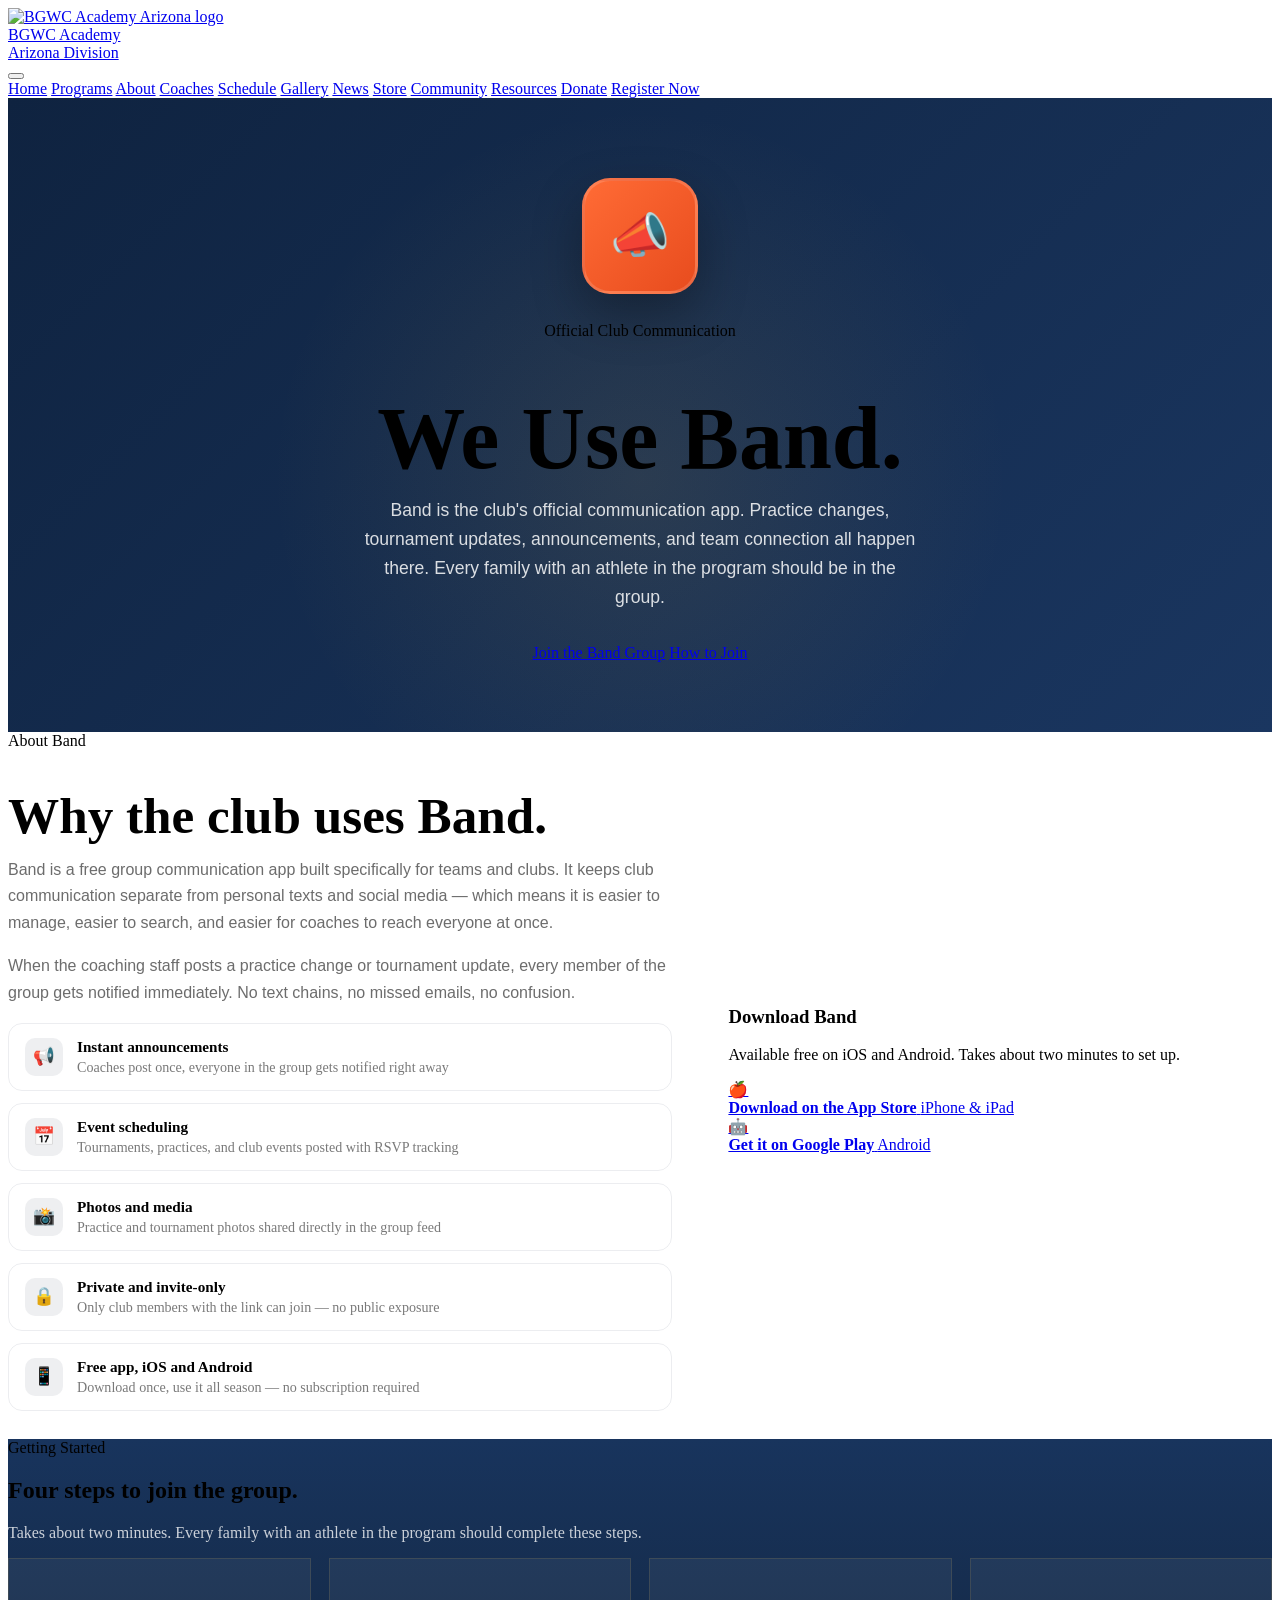
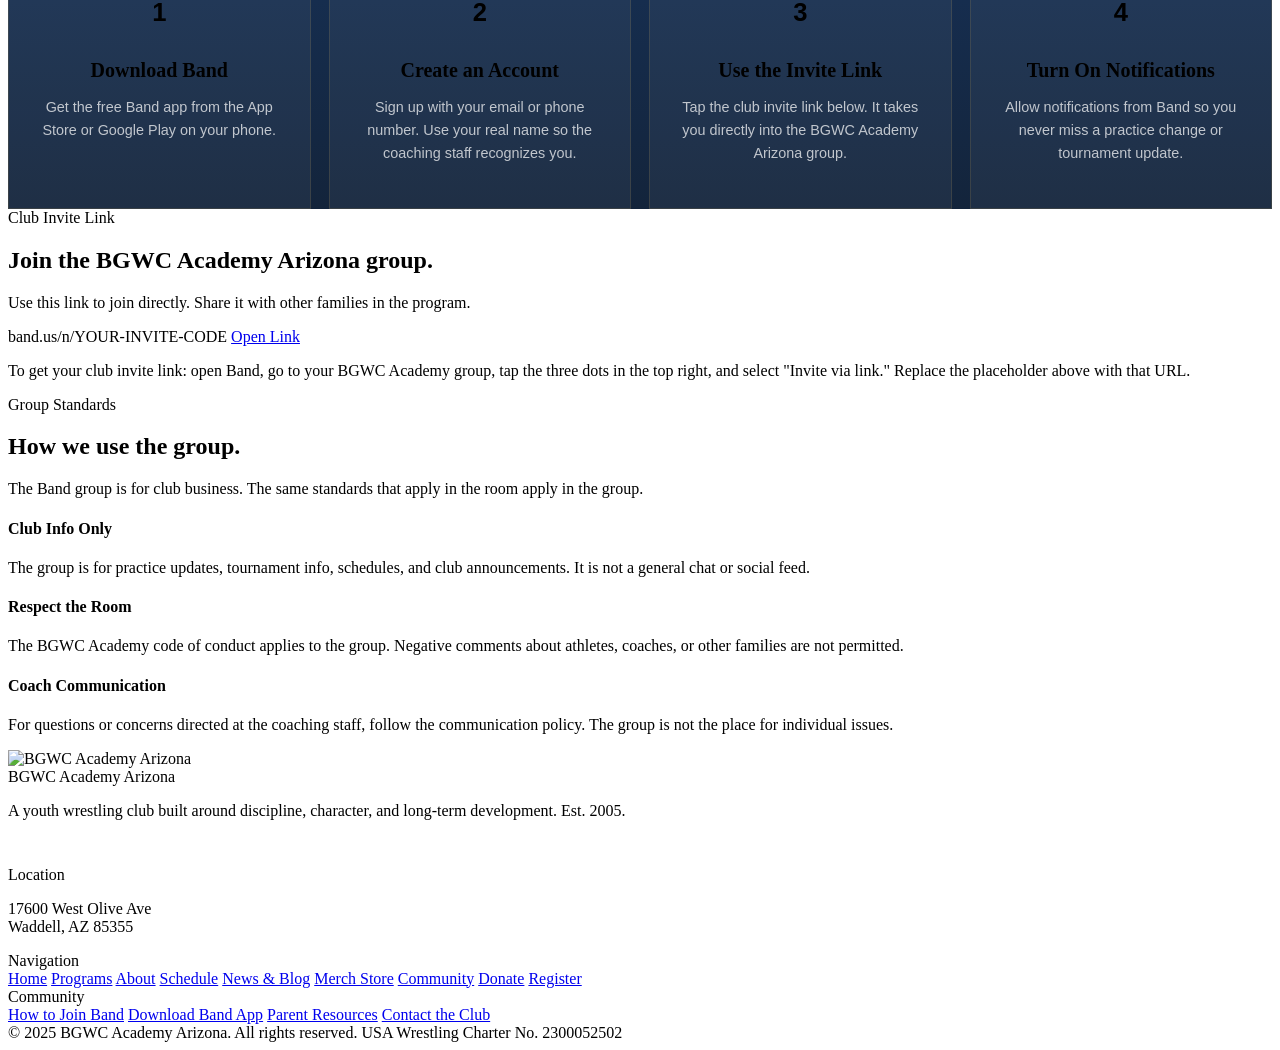
==== community/index.html @ 66ed0972 "Update logos and registration form" ====
<!DOCTYPE html>
<html lang="en">
<head>
  <meta charset="UTF-8" />
  <meta name="viewport" content="width=device-width, initial-scale=1.0" />
  <title>Community — BGWC Academy Arizona</title>
  <meta name="description" content="Join the BGWC Academy Arizona community on Band — the club's official communication app for schedules, updates, and team connection." />
  <link rel="icon" type="image/png" href="../assets/BGWC_Academy_Logo_Transparent.png" />
  <link rel="stylesheet" href="../assets/site.css" />
  <style>
    /* ── Band hero ── */
    .band-hero {
      background: linear-gradient(135deg, #0F2340 0%, #1a3660 100%);
      color: var(--white);
      padding: 80px 0 70px;
      position: relative;
      overflow: hidden;
      text-align: center;
    }
    .band-hero::before {
      content: "";
      position: absolute;
      inset: 0;
      background: radial-gradient(circle at 50% 60%, rgba(201,164,74,0.12), transparent 50%);
    }
    .band-hero::after {
      content: "";
      position: absolute;
      bottom: 0; left: 0; right: 0;
      height: 4px;
      background: linear-gradient(90deg, transparent, var(--gold) 20%, var(--red) 50%, var(--gold) 80%, transparent);
    }
    .band-hero-inner { position: relative; z-index: 1; }
    .band-app-icon {
      width: 110px;
      height: 110px;
      border-radius: 28px;
      background: linear-gradient(135deg, #ff6b35, #e84c1e);
      display: grid;
      place-items: center;
      margin: 0 auto 28px;
      box-shadow: 0 20px 50px rgba(0,0,0,0.3);
      border: 3px solid rgba(255,255,255,0.15);
      font-size: 3rem;
    }
    .band-hero h1 {
      font-size: clamp(3rem, 7vw, 5.5rem);
      font-weight: 800;
      line-height: 0.92;
      margin-bottom: 16px;
    }
    .band-hero p {
      font-family: Lato, sans-serif;
      text-transform: none;
      letter-spacing: 0;
      font-size: 1.1rem;
      color: rgba(255,255,255,0.84);
      max-width: 560px;
      margin: 0 auto 32px;
      line-height: 1.65;
    }
    .band-hero .btn-row { justify-content: center; }

    /* ── What is Band section ── */
    .what-is-band { background: var(--cream); }
    .band-explain-grid {
      display: grid;
      grid-template-columns: 1.1fr 0.9fr;
      gap: 56px;
      align-items: center;
    }
    .band-explain-copy h2 {
      color: var(--navy);
      font-size: clamp(2.2rem, 4vw, 3.4rem);
      font-weight: 800;
      line-height: 0.94;
      margin-bottom: 16px;
    }
    .band-explain-copy p {
      font-family: Lato, sans-serif;
      text-transform: none;
      letter-spacing: 0;
      color: rgba(51,51,51,0.72);
      font-size: 1rem;
      line-height: 1.68;
      margin-bottom: 16px;
    }
    .band-feature-list { display: grid; gap: 12px; margin-bottom: 28px; }
    .band-feature {
      display: flex;
      align-items: flex-start;
      gap: 14px;
      background: var(--white);
      border: 1px solid rgba(15,35,64,0.08);
      border-radius: 14px;
      padding: 14px 16px;
    }
    .band-feature-icon {
      width: 38px;
      height: 38px;
      border-radius: 10px;
      background: rgba(15,35,64,0.07);
      display: grid;
      place-items: center;
      flex: 0 0 auto;
      font-size: 1.1rem;
    }
    .band-feature-text strong {
      display: block;
      font-size: 0.95rem;
      font-weight: 700;
      color: var(--navy);
      margin-bottom: 2px;
    }
    .band-feature-text span {
      font-size: 0.88rem;
      color: rgba(51,51,51,0.66);
    }

    /* App store badges visual -->
    .band-download-card {
      background: var(--navy);
      border-radius: var(--radius);
      padding: 36px 28px;
      text-align: center;
      border: 2px solid rgba(201,164,74,0.2);
    }
    .band-download-card h3 {
      color: var(--white);
      font-size: 1.5rem;
      font-weight: 800;
      margin-bottom: 8px;
    }
    .band-download-card p {
      font-family: Lato, sans-serif;
      text-transform: none;
      letter-spacing: 0;
      color: rgba(255,255,255,0.72);
      font-size: 0.92rem;
      margin-bottom: 22px;
      line-height: 1.6;
    }
    .store-badges {
      display: grid;
      gap: 12px;
      margin-bottom: 22px;
    }
    .store-badge {
      display: flex;
      align-items: center;
      gap: 12px;
      background: rgba(255,255,255,0.08);
      border: 1px solid rgba(255,255,255,0.16);
      border-radius: 12px;
      padding: 12px 16px;
      text-decoration: none;
      transition: background 0.15s;
    }
    .store-badge:hover { background: rgba(255,255,255,0.14); }
    .store-badge-icon { font-size: 1.5rem; }
    .store-badge-text strong {
      display: block;
      color: var(--white);
      font-size: 0.92rem;
      font-weight: 700;
    }
    .store-badge-text span {
      color: rgba(255,255,255,0.6);
      font-size: 0.8rem;
    }

    /* ── Join steps ── */
    .join-section {
      background: linear-gradient(180deg, #18345d, #13243B);
      color: var(--white);
    }
    .join-section .section-head h2 { color: var(--white); }
    .join-section .section-head p  { color: rgba(255,255,255,0.78); }
    .steps-grid {
      display: grid;
      grid-template-columns: repeat(4, 1fr);
      gap: 18px;
    }
    .step-card {
      background: rgba(255,255,255,0.05);
      border: 1px solid rgba(201,164,74,0.16);
      border-radius: var(--radius);
      padding: 28px 22px;
      text-align: center;
    }
    .step-num {
      width: 52px;
      height: 52px;
      border-radius: 50%;
      background: var(--gold);
      color: var(--navy);
      font-family: "Barlow Condensed", sans-serif;
      font-size: 1.6rem;
      font-weight: 800;
      display: grid;
      place-items: center;
      margin: 0 auto 16px;
    }
    .step-card h3 {
      color: var(--white);
      font-size: 1.25rem;
      font-weight: 800;
      margin-bottom: 8px;
    }
    .step-card p {
      font-family: Lato, sans-serif;
      text-transform: none;
      letter-spacing: 0;
      color: rgba(255,255,255,0.72);
      font-size: 0.9rem;
      line-height: 1.6;
    }

    /* ── Invite link section ── -->
    .invite-section { background: var(--cream-dark); text-align: center; padding: 72px 0; }
    .invite-section h2 {
      color: var(--navy);
      font-size: clamp(2rem, 4vw, 3.2rem);
      font-weight: 800;
      margin-bottom: 12px;
    }
    .invite-section p {
      font-family: Lato, sans-serif;
      text-transform: none;
      letter-spacing: 0;
      color: rgba(51,51,51,0.7);
      font-size: 1rem;
      max-width: 520px;
      margin: 0 auto 28px;
    }
    .invite-box {
      background: var(--white);
      border: 2px solid rgba(201,164,74,0.35);
      border-radius: var(--radius);
      padding: 28px 32px;
      max-width: 540px;
      margin: 0 auto 24px;
      display: flex;
      align-items: center;
      gap: 16px;
      flex-wrap: wrap;
      justify-content: center;
    }
    .invite-url {
      font-family: monospace;
      font-size: 1rem;
      color: var(--navy);
      font-weight: 700;
      background: rgba(15,35,64,0.05);
      border: 1px solid rgba(15,35,64,0.1);
      border-radius: 8px;
      padding: 10px 16px;
      flex: 1;
      min-width: 220px;
      text-align: center;
      word-break: break-all;
    }
    .invite-note {
      font-size: 0.88rem;
      color: rgba(51,51,51,0.56);
      max-width: 480px;
      margin: 0 auto;
    }

    /* ── Rules / expectations ── -->
    .rules-strip {
      background: var(--navy);
      color: var(--white);
      padding: 56px 0;
    }
    .rules-strip .section-head h2 { color: var(--white); }
    .rules-strip .section-head p  { color: rgba(255,255,255,0.78); }
    .rules-row {
      display: grid;
      grid-template-columns: repeat(3, 1fr);
      gap: 18px;
    }
    .rule-chip {
      background: rgba(255,255,255,0.05);
      border: 1px solid rgba(201,164,74,0.16);
      border-radius: 16px;
      padding: 20px 18px;
    }
    .rule-chip h4 {
      color: var(--gold);
      font-size: 1.1rem;
      font-weight: 800;
      margin-bottom: 7px;
    }
    .rule-chip p {
      font-family: Lato, sans-serif;
      text-transform: none;
      letter-spacing: 0;
      color: rgba(255,255,255,0.72);
      font-size: 0.9rem;
      line-height: 1.6;
    }

    @media (max-width: 900px) {
      .band-explain-grid { grid-template-columns: 1fr; }
      .steps-grid { grid-template-columns: 1fr 1fr; }
      .rules-row  { grid-template-columns: 1fr 1fr; }
    }
    @media (max-width: 560px) {
      .steps-grid { grid-template-columns: 1fr; }
      .rules-row  { grid-template-columns: 1fr; }
    }
  </style>
</head>
<body>

<header>
  <div class="container header-inner">
    <a href="../index.html" class="brand">
      <div class="brand-mark">
        <img src="../assets/BGWC_Academy_Logo_Transparent.png" alt="BGWC Academy Arizona logo" />
      </div>
      <div>
        <div class="brand-name">BGWC Academy</div>
        <div class="brand-sub">Arizona Division</div>
      </div>
    </a>
    <button class="nav-toggle" aria-label="Toggle navigation" onclick="this.closest('header').querySelector('nav').classList.toggle('open')">
      <span></span><span></span><span></span>
    </button>
    <nav>
      <a class="nav-link" href="../index.html">Home</a>
      <a class="nav-link" href="../programs/index.html">Programs</a>
      <a class="nav-link" href="../about/index.html">About</a>
      <a class="nav-link" href="../coaches/index.html">Coaches</a>
      <a class="nav-link" href="../schedule/index.html">Schedule</a>
      <a class="nav-link" href="../gallery/index.html">Gallery</a>
      <a class="nav-link" href="../blog/index.html">News</a>
      <a class="nav-link" href="../store/index.html">Store</a>
      <a class="nav-link active" href="index.html">Community</a>
      <a class="nav-link" href="../resources/index.html">Resources</a>
      <a class="nav-link" href="../donate/index.html">Donate</a>
      <a class="btn btn-primary nav-cta" href="../forms/index.html">Register Now</a>
    </nav>
  </div>
</header>

<!-- ── HERO ── -->
<div class="band-hero">
  <div class="container band-hero-inner">
    <div class="band-app-icon">📣</div>
    <div class="eyebrow">Official Club Communication</div>
    <h1>We Use <span style="color:var(--gold);">Band.</span></h1>
    <p>Band is the club's official communication app. Practice changes, tournament updates, announcements, and team connection all happen there. Every family with an athlete in the program should be in the group.</p>
    <div class="btn-row">
      <!--  REPLACE THIS HREF WITH YOUR ACTUAL BAND GROUP INVITE LINK  -->
      <a class="btn btn-gold" href="https://band.us/en" target="_blank" rel="noopener">Join the Band Group</a>
      <a class="btn btn-outline-white" href="#how-to-join">How to Join</a>
    </div>
  </div>
</div>

<main>

<!-- ── WHAT IS BAND ── -->
<section class="what-is-band">
  <div class="container">
    <div class="band-explain-grid">
      <div class="band-explain-copy">
        <div class="eyebrow">About Band</div>
        <h2>Why the club uses Band.</h2>
        <p>Band is a free group communication app built specifically for teams and clubs. It keeps club communication separate from personal texts and social media — which means it is easier to manage, easier to search, and easier for coaches to reach everyone at once.</p>
        <p>When the coaching staff posts a practice change or tournament update, every member of the group gets notified immediately. No text chains, no missed emails, no confusion.</p>
        <div class="band-feature-list">
          <div class="band-feature">
            <div class="band-feature-icon">📢</div>
            <div class="band-feature-text">
              <strong>Instant announcements</strong>
              <span>Coaches post once, everyone in the group gets notified right away</span>
            </div>
          </div>
          <div class="band-feature">
            <div class="band-feature-icon">📅</div>
            <div class="band-feature-text">
              <strong>Event scheduling</strong>
              <span>Tournaments, practices, and club events posted with RSVP tracking</span>
            </div>
          </div>
          <div class="band-feature">
            <div class="band-feature-icon">📸</div>
            <div class="band-feature-text">
              <strong>Photos and media</strong>
              <span>Practice and tournament photos shared directly in the group feed</span>
            </div>
          </div>
          <div class="band-feature">
            <div class="band-feature-icon">🔒</div>
            <div class="band-feature-text">
              <strong>Private and invite-only</strong>
              <span>Only club members with the link can join — no public exposure</span>
            </div>
          </div>
          <div class="band-feature">
            <div class="band-feature-icon">📱</div>
            <div class="band-feature-text">
              <strong>Free app, iOS and Android</strong>
              <span>Download once, use it all season — no subscription required</span>
            </div>
          </div>
        </div>
      </div>

      <div class="band-download-card">
        <h3>Download Band</h3>
        <p>Available free on iOS and Android. Takes about two minutes to set up.</p>
        <div class="store-badges">
          <a class="store-badge" href="https://apps.apple.com/us/app/band/id459608184" target="_blank" rel="noopener">
            <span class="store-badge-icon">🍎</span>
            <div class="store-badge-text">
              <strong>Download on the App Store</strong>
              <span>iPhone &amp; iPad</span>
            </div>
          </a>
          <a class="store-badge" href="https://play.google.com/store/apps/details?id=com.naver.band" target="_blank" rel="noopener">
            <span class="store-badge-icon">🤖</span>
            <div class="store-badge-text">
              <strong>Get it on Google Play</strong>
              <span>Android</span>
            </div>
          </a>
        </div>
        <p style="font-size:0.84rem;color:rgba(255,255,255,0.5);margin-bottom:0;">After downloading, use the club invite link to join the BGWC Academy group.</p>
      </div>
    </div>
  </div>
</section>

<!-- ── HOW TO JOIN ── -->
<section class="join-section" id="how-to-join">
  <div class="container">
    <div class="section-head">
      <div class="eyebrow">Getting Started</div>
      <h2>Four steps to join the group.</h2>
      <p>Takes about two minutes. Every family with an athlete in the program should complete these steps.</p>
    </div>
    <div class="steps-grid">
      <div class="step-card">
        <div class="step-num">1</div>
        <h3>Download Band</h3>
        <p>Get the free Band app from the App Store or Google Play on your phone.</p>
      </div>
      <div class="step-card">
        <div class="step-num">2</div>
        <h3>Create an Account</h3>
        <p>Sign up with your email or phone number. Use your real name so the coaching staff recognizes you.</p>
      </div>
      <div class="step-card">
        <div class="step-num">3</div>
        <h3>Use the Invite Link</h3>
        <p>Tap the club invite link below. It takes you directly into the BGWC Academy Arizona group.</p>
      </div>
      <div class="step-card">
        <div class="step-num">4</div>
        <h3>Turn On Notifications</h3>
        <p>Allow notifications from Band so you never miss a practice change or tournament update.</p>
      </div>
    </div>
  </div>
</section>

<!-- ── INVITE LINK ── -->
<section class="invite-section">
  <div class="container">
    <div class="eyebrow">Club Invite Link</div>
    <h2>Join the BGWC Academy Arizona group.</h2>
    <p>Use this link to join directly. Share it with other families in the program.</p>
    <div class="invite-box">
      <!--  REPLACE THE TEXT BELOW WITH YOUR ACTUAL BAND INVITE LINK  -->
      <span class="invite-url">band.us/n/YOUR-INVITE-CODE</span>
      <a class="btn btn-primary" href="https://band.us/en" target="_blank" rel="noopener">Open Link</a>
    </div>
    <p class="invite-note">To get your club invite link: open Band, go to your BGWC Academy group, tap the three dots in the top right, and select "Invite via link." Replace the placeholder above with that URL.</p>
  </div>
</section>

<!-- ── COMMUNITY RULES ── -->
<section class="rules-strip">
  <div class="container">
    <div class="section-head">
      <div class="eyebrow">Group Standards</div>
      <h2>How we use the group.</h2>
      <p>The Band group is for club business. The same standards that apply in the room apply in the group.</p>
    </div>
    <div class="rules-row">
      <div class="rule-chip">
        <h4>Club Info Only</h4>
        <p>The group is for practice updates, tournament info, schedules, and club announcements. It is not a general chat or social feed.</p>
      </div>
      <div class="rule-chip">
        <h4>Respect the Room</h4>
        <p>The BGWC Academy code of conduct applies to the group. Negative comments about athletes, coaches, or other families are not permitted.</p>
      </div>
      <div class="rule-chip">
        <h4>Coach Communication</h4>
        <p>For questions or concerns directed at the coaching staff, follow the communication policy. The group is not the place for individual issues.</p>
      </div>
    </div>
  </div>
</section>

</main>

<footer>
  <div class="container">
    <div class="footer-grid">
      <div>
        <div class="footer-brand">
          <img src="../assets/BGWC_Academy_Logo_Transparent.png" alt="BGWC Academy Arizona" />
          <div><div class="footer-title">BGWC Academy Arizona</div></div>
        </div>
        <p class="footer-copy">A youth wrestling club built around discipline, character, and long-term development. Est. 2005.</p>
        <p style="font-size:0.85rem;color:rgba(255,255,255,0.48);margin-top:14px;">USA Wrestling Charter No. 2300052502</p>
      </div>
      <div>
        <div class="footer-title">Location</div>
        <p class="footer-copy">17600 West Olive Ave<br>Waddell, AZ 85355</p>
      </div>
      <div>
        <div class="footer-title">Navigation</div>
        <div class="footer-links">
          <a href="../index.html">Home</a>
          <a href="../programs/index.html">Programs</a>
          <a href="../about/index.html">About</a>
          <a href="../schedule/index.html">Schedule</a>
          <a href="../blog/index.html">News &amp; Blog</a>
          <a href="../store/index.html">Merch Store</a>
          <a href="index.html">Community</a>
          <a href="../donate/index.html">Donate</a>
          <a href="../forms/index.html">Register</a>
        </div>
      </div>
      <div>
        <div class="footer-title">Community</div>
        <div class="footer-links">
          <a href="#how-to-join">How to Join Band</a>
          <a href="https://band.us/en" target="_blank" rel="noopener">Download Band App</a>
          <a href="../resources/index.html">Parent Resources</a>
          <a href="../forms/index.html#tab-contact">Contact the Club</a>
        </div>
      </div>
    </div>
    <div class="footer-bottom">
      <span>&copy; 2025 BGWC Academy Arizona. All rights reserved.</span>
      <span>USA Wrestling Charter No. 2300052502</span>
    </div>
  </div>
</footer>

</body>
</html>
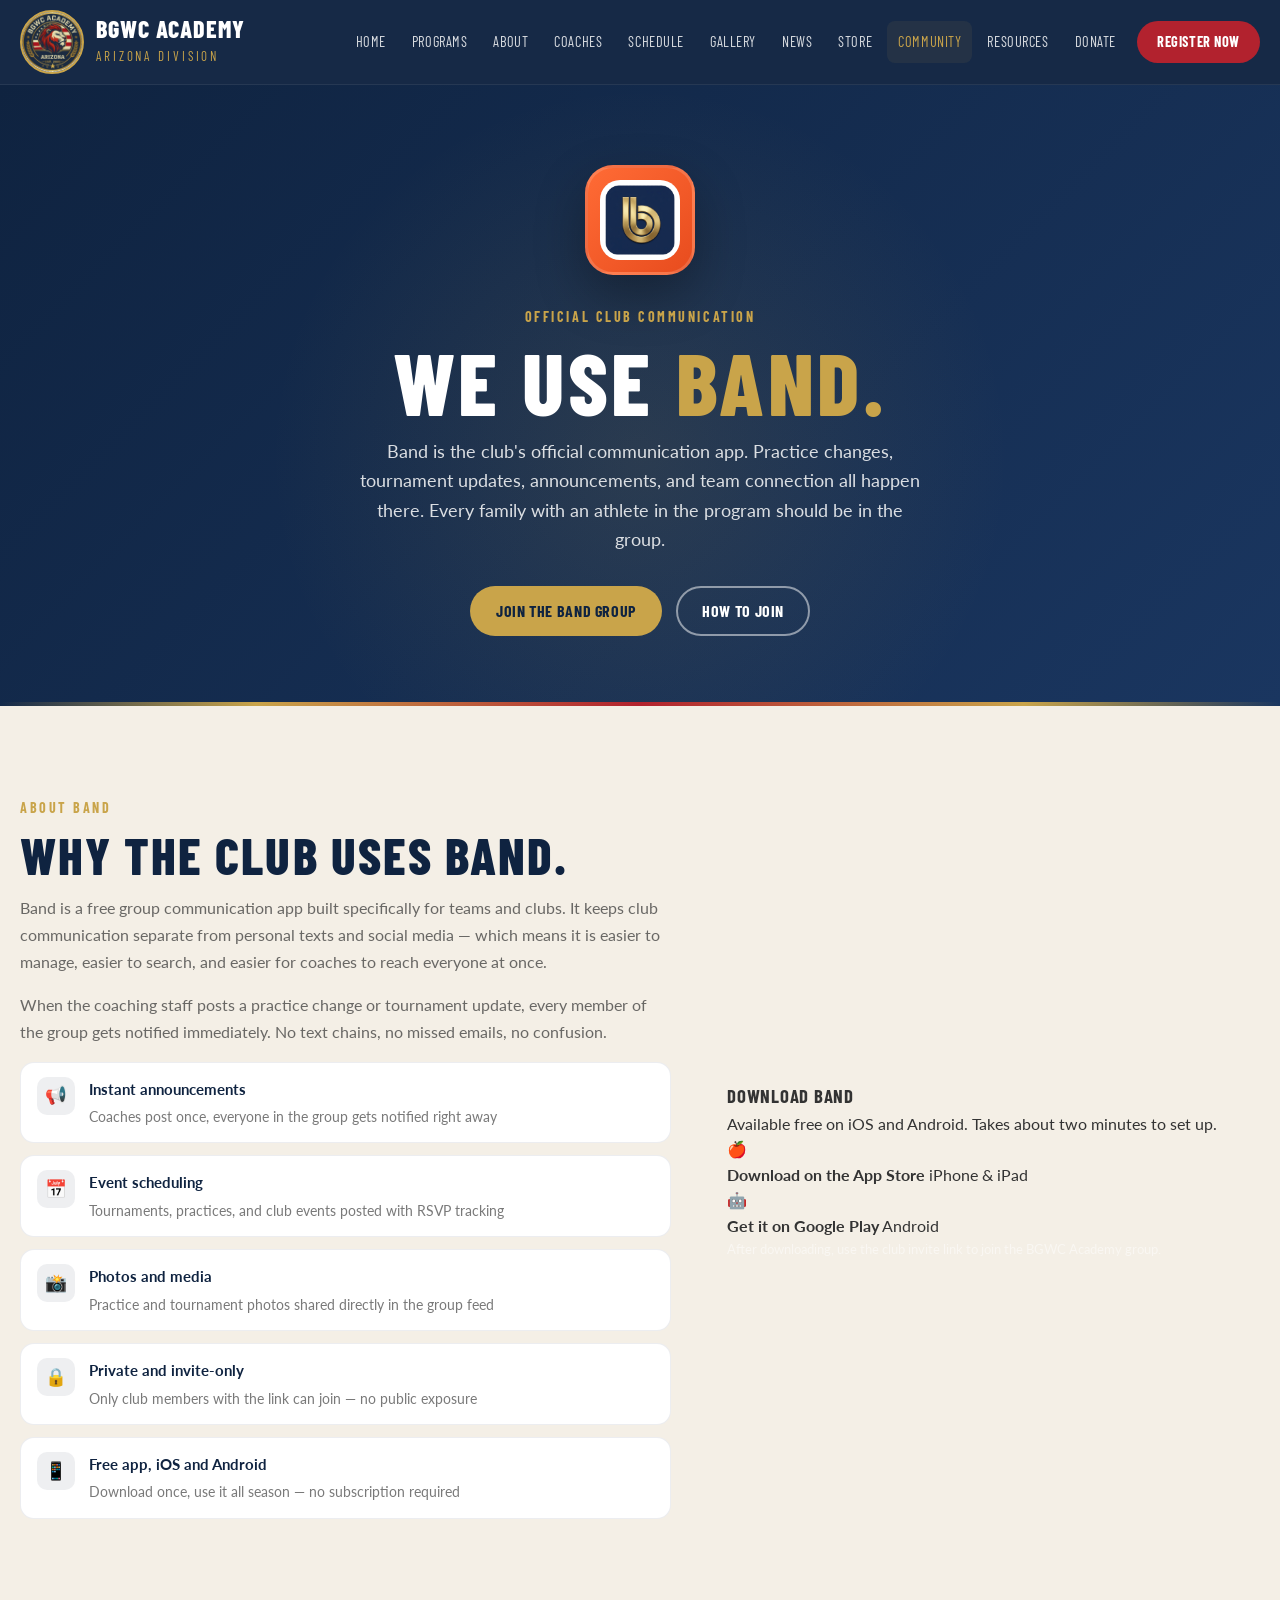
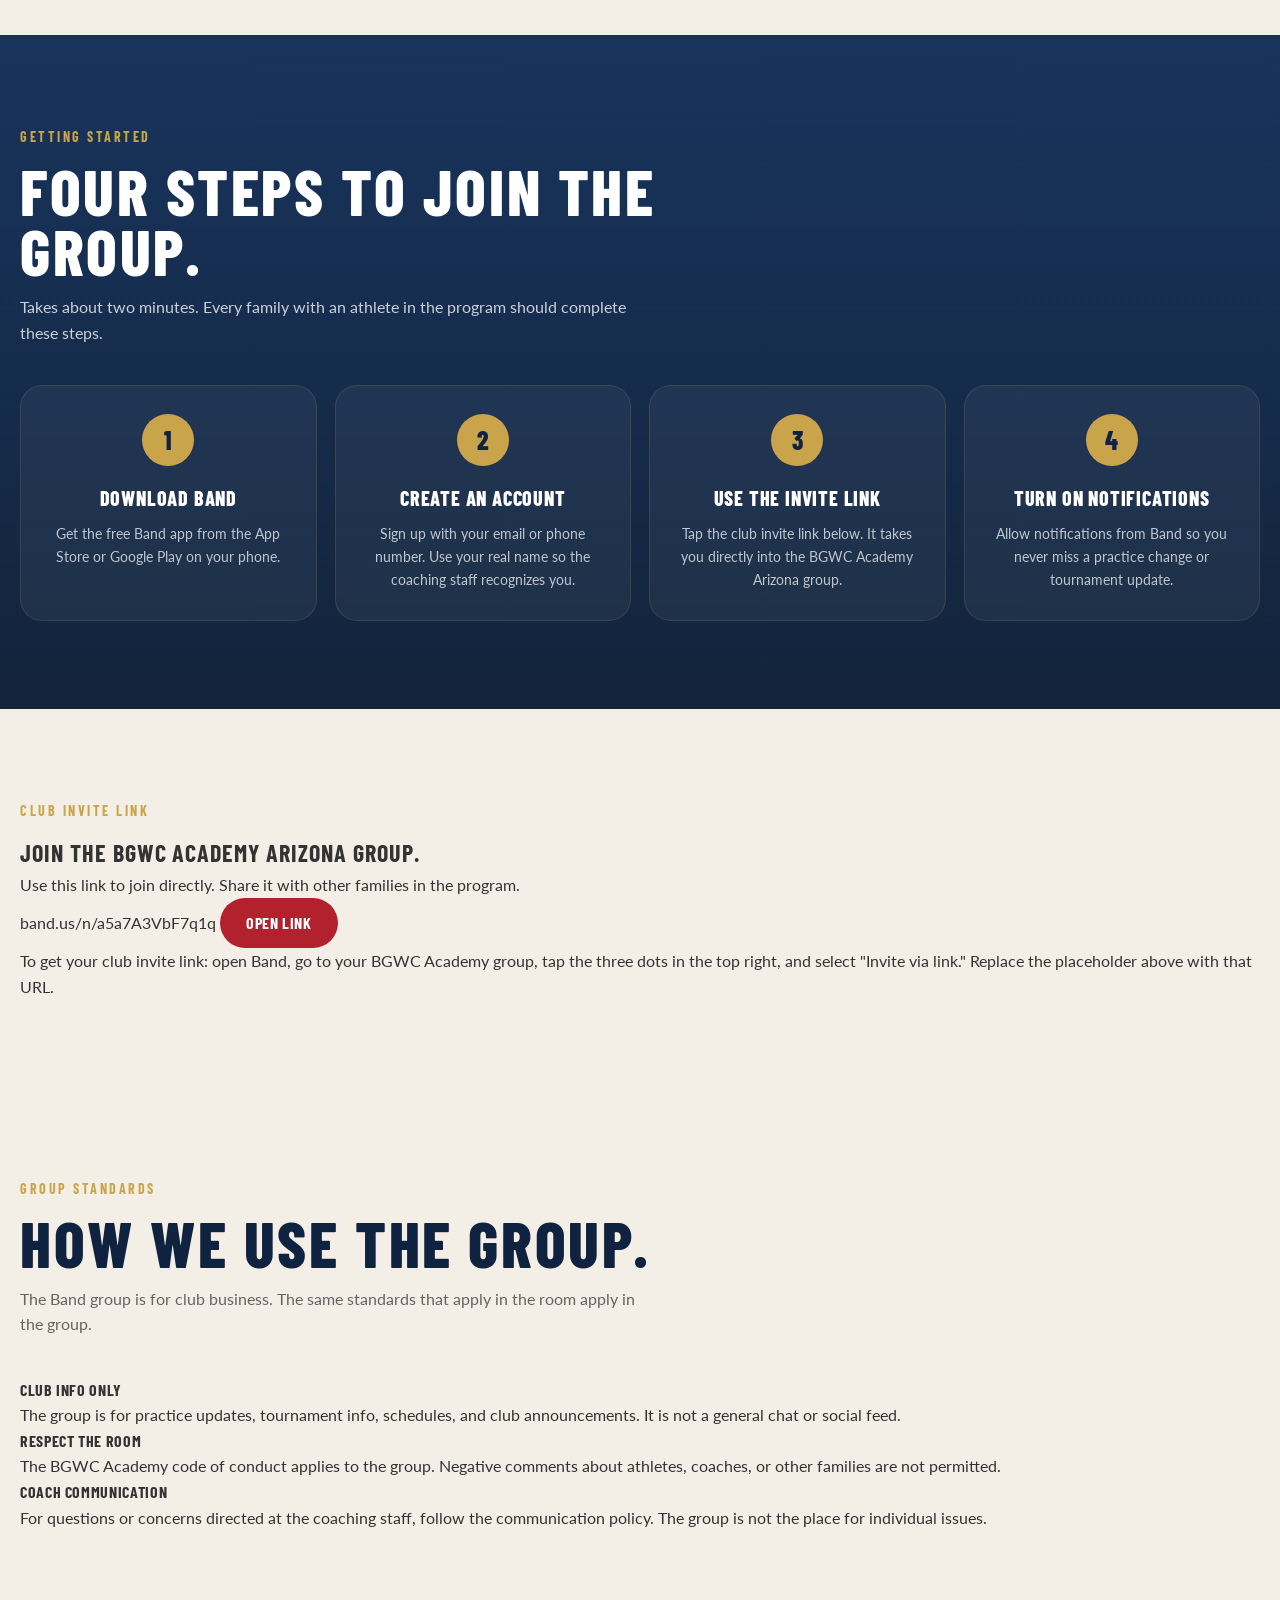
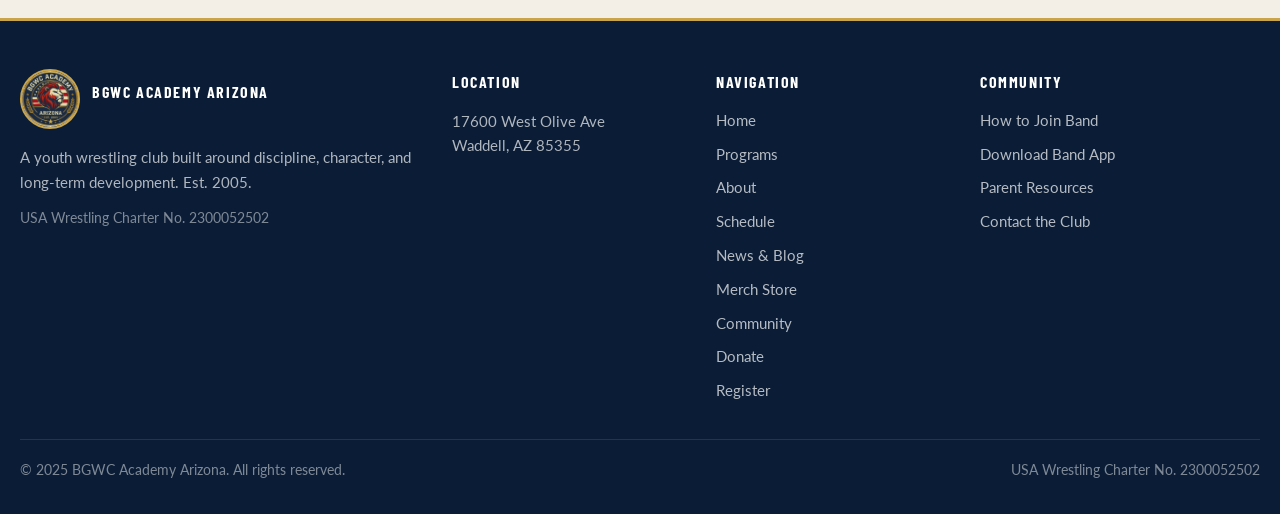
==== commit 12b61ff5: "update" ====
--- a/community/index.html
+++ b/community/index.html
@@ -348,13 +348,13 @@
 <!-- ── HERO ── -->
 <div class="band-hero">
   <div class="container band-hero-inner">
-    <div class="band-app-icon">📣</div>
+    <div class="band-app-icon"><img src="../assets/icon-band.png" alt="Band App" style="width:80px;height:80px;object-fit:contain;border-radius:20px;" /></div>
     <div class="eyebrow">Official Club Communication</div>
     <h1>We Use <span style="color:var(--gold);">Band.</span></h1>
     <p>Band is the club's official communication app. Practice changes, tournament updates, announcements, and team connection all happen there. Every family with an athlete in the program should be in the group.</p>
     <div class="btn-row">
       <!--  REPLACE THIS HREF WITH YOUR ACTUAL BAND GROUP INVITE LINK  -->
-      <a class="btn btn-gold" href="https://band.us/en" target="_blank" rel="noopener">Join the Band Group</a>
+      <a class="btn btn-gold" href="https://band.us/n/a5a7A3VbF7q1q" target="_blank" rel="noopener">Join the Band Group</a>
       <a class="btn btn-outline-white" href="#how-to-join">How to Join</a>
     </div>
   </div>
@@ -476,8 +476,8 @@
     <p>Use this link to join directly. Share it with other families in the program.</p>
     <div class="invite-box">
       <!--  REPLACE THE TEXT BELOW WITH YOUR ACTUAL BAND INVITE LINK  -->
-      <span class="invite-url">band.us/n/YOUR-INVITE-CODE</span>
-      <a class="btn btn-primary" href="https://band.us/en" target="_blank" rel="noopener">Open Link</a>
+      <span class="invite-url">band.us/n/a5a7A3VbF7q1q</span>
+      <a class="btn btn-primary" href="https://band.us/n/a5a7A3VbF7q1q" target="_blank" rel="noopener">Open Link</a>
     </div>
     <p class="invite-note">To get your club invite link: open Band, go to your BGWC Academy group, tap the three dots in the top right, and select "Invite via link." Replace the placeholder above with that URL.</p>
   </div>
@@ -543,7 +543,7 @@
         <div class="footer-title">Community</div>
         <div class="footer-links">
           <a href="#how-to-join">How to Join Band</a>
-          <a href="https://band.us/en" target="_blank" rel="noopener">Download Band App</a>
+          <a href="https://band.us/n/a5a7A3VbF7q1q" target="_blank" rel="noopener">Download Band App</a>
           <a href="../resources/index.html">Parent Resources</a>
           <a href="../forms/index.html#tab-contact">Contact the Club</a>
         </div>
--- a/assets/site.css
+++ b/assets/site.css
@@ -0,0 +1,409 @@
+/* ============================================================
+   BGWC Academy Arizona — Shared Stylesheet
+   Colors: Navy #0F2340 | Gold #C9A44A | Red #B2222E | Cream #F4EFE6
+   Fonts: Barlow Condensed (display) | Lato (body)
+   ============================================================ */
+
+@import url('https://fonts.googleapis.com/css2?family=Barlow+Condensed:wght@600;700;800&family=Lato:wght@400;700&display=swap');
+
+:root {
+  --navy:       #0F2340;
+  --navy-dark:  #0b1d36;
+  --navy-mid:   #13243B;
+  --gold:       #C9A44A;
+  --gold-light: #e2c47a;
+  --red:        #B2222E;
+  --cream:      #F4EFE6;
+  --cream-dark: #ede6d8;
+  --white:      #FFFFFF;
+  --charcoal:   #333333;
+  --max:        1240px;
+  --radius:     22px;
+  --shadow:     0 18px 45px rgba(7,13,24,0.18);
+}
+
+*, *::before, *::after { box-sizing: border-box; }
+html { scroll-behavior: smooth; }
+
+body {
+  margin: 0;
+  font-family: Lato, Arial, sans-serif;
+  color: var(--charcoal);
+  background: var(--cream);
+  line-height: 1.6;
+}
+
+img { max-width: 100%; display: block; }
+a { color: inherit; text-decoration: none; }
+p, h1, h2, h3, h4 { margin: 0; }
+ul { margin: 0; padding: 0; list-style: none; }
+
+/* ---- Typography families ---- */
+.display,
+h1, h2, h3, h4,
+.eyebrow, .btn,
+.nav-link, .brand-name, .brand-sub,
+.trust-title, .section-kicker,
+.footer-title {
+  font-family: "Barlow Condensed", sans-serif;
+  text-transform: uppercase;
+  letter-spacing: 0.04em;
+}
+
+/* ---- Layout ---- */
+.container {
+  width: min(var(--max), calc(100% - 40px));
+  margin: 0 auto;
+}
+
+section { padding: 88px 0; }
+
+/* ---- Eyebrow ---- */
+.eyebrow {
+  display: inline-block;
+  color: var(--gold);
+  font-size: 0.88rem;
+  letter-spacing: 0.18em;
+  font-weight: 700;
+  margin-bottom: 12px;
+}
+
+/* ---- Section head ---- */
+.section-head {
+  max-width: 760px;
+  margin-bottom: 40px;
+}
+.section-head h2 {
+  color: var(--navy);
+  font-size: clamp(2.4rem, 5vw, 4rem);
+  line-height: 0.95;
+  font-weight: 800;
+  margin-bottom: 12px;
+}
+.section-head p {
+  color: rgba(51,51,51,0.74);
+  font-size: 1rem;
+  max-width: 640px;
+}
+
+/* ---- Buttons ---- */
+.btn {
+  display: inline-flex;
+  align-items: center;
+  justify-content: center;
+  min-height: 50px;
+  padding: 0 24px;
+  border-radius: 999px;
+  border: 2px solid transparent;
+  font-size: 1rem;
+  font-weight: 700;
+  cursor: pointer;
+  transition: transform 0.15s ease, background 0.15s ease, border-color 0.15s ease, color 0.15s ease;
+  white-space: nowrap;
+}
+.btn:hover { transform: translateY(-2px); }
+.btn-primary   { background: var(--red);   color: var(--white); }
+.btn-primary:hover { background: #991c26; }
+.btn-gold      { background: var(--gold);  color: var(--navy); }
+.btn-gold:hover { background: var(--gold-light); }
+.btn-outline-white { background: transparent; color: var(--white); border-color: rgba(255,255,255,0.5); }
+.btn-outline-white:hover { background: rgba(255,255,255,0.1); }
+.btn-outline-navy  { background: transparent; color: var(--navy); border-color: var(--gold); }
+.btn-outline-navy:hover { background: var(--navy); color: var(--white); }
+
+.btn-row {
+  display: flex;
+  flex-wrap: wrap;
+  gap: 14px;
+}
+
+/* ---- Cards ---- */
+.card {
+  background: var(--white);
+  border: 1px solid rgba(15,35,64,0.08);
+  border-radius: var(--radius);
+  box-shadow: 0 8px 28px rgba(15,35,64,0.06);
+  overflow: hidden;
+}
+
+/* ---- Section kicker ---- */
+.section-kicker {
+  display: inline-block;
+  color: var(--red);
+  font-size: 0.84rem;
+  font-weight: 700;
+  letter-spacing: 0.1em;
+  margin-bottom: 8px;
+}
+
+/* ============================================================
+   HEADER / NAV
+   ============================================================ */
+header {
+  position: sticky;
+  top: 0;
+  z-index: 100;
+  background: rgba(15,35,64,0.97);
+  backdrop-filter: blur(10px);
+  border-bottom: 1px solid rgba(255,255,255,0.07);
+}
+
+.header-inner {
+  min-height: 84px;
+  display: flex;
+  align-items: center;
+  justify-content: space-between;
+  gap: 20px;
+}
+
+/* Brand */
+.brand {
+  display: flex;
+  align-items: center;
+  gap: 12px;
+}
+.brand-mark {
+  width: 64px;
+  height: 64px;
+  border-radius: 50%;
+  border: 2px solid var(--gold);
+  overflow: hidden;
+  flex: 0 0 auto;
+  background: var(--navy);
+}
+.brand-mark img { width: 100%; height: 100%; object-fit: cover; }
+.brand-name {
+  color: var(--white);
+  font-size: 1.5rem;
+  font-weight: 800;
+  line-height: 1;
+}
+.brand-sub {
+  color: var(--gold);
+  font-size: 0.82rem;
+  letter-spacing: 0.22em;
+  margin-top: 5px;
+}
+
+/* Nav links */
+nav {
+  display: flex;
+  flex-wrap: wrap;
+  align-items: center;
+  justify-content: flex-end;
+  gap: 4px;
+}
+.nav-link {
+  color: rgba(255,255,255,0.84);
+  font-size: 0.9rem;
+  padding: 9px 11px;
+  border-radius: 8px;
+  transition: color 0.15s, background 0.15s;
+}
+.nav-link:hover,
+.nav-link.active { color: var(--gold); background: rgba(201,164,74,0.08); }
+.nav-cta {
+  margin-left: 6px;
+  padding: 0 18px;
+  min-height: 42px;
+  font-size: 0.9rem;
+}
+
+/* Hamburger (mobile) */
+.nav-toggle {
+  display: none;
+  flex-direction: column;
+  gap: 5px;
+  background: none;
+  border: none;
+  cursor: pointer;
+  padding: 6px;
+}
+.nav-toggle span {
+  display: block;
+  width: 24px;
+  height: 2px;
+  background: var(--white);
+  border-radius: 2px;
+  transition: transform 0.2s, opacity 0.2s;
+}
+
+/* ============================================================
+   FOOTER
+   ============================================================ */
+footer {
+  background: var(--navy-dark);
+  color: rgba(255,255,255,0.76);
+  padding: 48px 0 32px;
+  border-top: 3px solid var(--gold);
+}
+.footer-grid {
+  display: grid;
+  grid-template-columns: 1.4fr 0.8fr 0.8fr 1fr;
+  gap: 40px;
+  margin-bottom: 36px;
+}
+.footer-brand {
+  display: flex;
+  align-items: center;
+  gap: 12px;
+  margin-bottom: 16px;
+}
+.footer-brand img {
+  width: 60px;
+  height: 60px;
+  border-radius: 50%;
+  border: 2px solid var(--gold);
+  object-fit: cover;
+}
+.footer-title {
+  color: var(--white);
+  font-size: 1rem;
+  font-weight: 700;
+  letter-spacing: 0.1em;
+  margin-bottom: 14px;
+}
+.footer-copy {
+  font-size: 0.93rem;
+  line-height: 1.65;
+  color: rgba(255,255,255,0.68);
+}
+.footer-links { display: grid; gap: 10px; }
+.footer-links a {
+  font-size: 0.93rem;
+  color: rgba(255,255,255,0.7);
+  transition: color 0.15s;
+}
+.footer-links a:hover { color: var(--gold); }
+.footer-bottom {
+  border-top: 1px solid rgba(255,255,255,0.1);
+  padding-top: 20px;
+  display: flex;
+  justify-content: space-between;
+  align-items: center;
+  flex-wrap: wrap;
+  gap: 10px;
+  font-size: 0.85rem;
+  color: rgba(255,255,255,0.48);
+}
+.footer-bottom a { color: var(--gold); }
+
+/* ============================================================
+   PAGE HERO (inner pages)
+   ============================================================ */
+.page-hero {
+  background: linear-gradient(135deg, var(--navy) 0%, #1a3660 100%);
+  color: var(--white);
+  padding: 72px 0 64px;
+  position: relative;
+  overflow: hidden;
+}
+.page-hero::before {
+  content: "";
+  position: absolute;
+  inset: 0;
+  background:
+    radial-gradient(circle at 80% 50%, rgba(201,164,74,0.12), transparent 40%),
+    radial-gradient(circle at 10% 80%, rgba(178,34,46,0.14), transparent 30%);
+  pointer-events: none;
+}
+.page-hero::after {
+  content: "";
+  position: absolute;
+  bottom: 0;
+  left: 0;
+  right: 0;
+  height: 4px;
+  background: linear-gradient(90deg, transparent, var(--gold) 20%, var(--red) 50%, var(--gold) 80%, transparent);
+}
+.page-hero-inner { position: relative; z-index: 1; }
+.page-hero h1 {
+  font-size: clamp(3rem, 7vw, 5.5rem);
+  font-weight: 800;
+  line-height: 0.92;
+  margin-bottom: 16px;
+}
+.page-hero p {
+  font-family: Lato, sans-serif;
+  text-transform: none;
+  letter-spacing: 0;
+  font-size: 1.05rem;
+  color: rgba(255,255,255,0.82);
+  max-width: 560px;
+}
+
+/* ============================================================
+   GOOGLE FORM EMBED
+   ============================================================ */
+.gform-wrap {
+  border-radius: var(--radius);
+  overflow: hidden;
+  border: 1px solid rgba(201,164,74,0.22);
+  box-shadow: var(--shadow);
+  background: var(--white);
+}
+.gform-wrap iframe {
+  width: 100%;
+  border: none;
+  display: block;
+}
+
+/* ============================================================
+   TRUST BAR
+   ============================================================ */
+.trust-bar {
+  background: var(--navy-mid);
+  padding: 24px 0;
+  border-top: 1px solid rgba(201,164,74,0.16);
+  border-bottom: 1px solid rgba(201,164,74,0.16);
+}
+.trust-grid {
+  display: grid;
+  grid-template-columns: repeat(4, 1fr);
+  gap: 0;
+  border: 1px solid rgba(201,164,74,0.14);
+  border-radius: var(--radius);
+  overflow: hidden;
+}
+.trust-item {
+  padding: 22px 20px;
+  border-right: 1px solid rgba(201,164,74,0.12);
+}
+.trust-item:last-child { border-right: none; }
+.trust-title {
+  color: var(--white);
+  font-size: 0.98rem;
+  font-weight: 700;
+  margin-bottom: 5px;
+}
+.trust-copy {
+  color: rgba(244,239,230,0.72);
+  font-size: 0.9rem;
+}
+
+/* ============================================================
+   RESPONSIVE
+   ============================================================ */
+@media (max-width: 1100px) {
+  .footer-grid { grid-template-columns: 1fr 1fr; }
+  .trust-grid  { grid-template-columns: 1fr 1fr; }
+}
+
+@media (max-width: 760px) {
+  section { padding: 64px 0; }
+  .container { width: min(var(--max), calc(100% - 28px)); }
+  .header-inner { min-height: auto; padding: 14px 0; flex-wrap: wrap; }
+  nav {
+    display: none;
+    width: 100%;
+    flex-direction: column;
+    align-items: flex-start;
+    padding-bottom: 12px;
+  }
+  nav.open { display: flex; }
+  .nav-toggle { display: flex; }
+  .footer-grid { grid-template-columns: 1fr; gap: 28px; }
+  .trust-grid  { grid-template-columns: 1fr; }
+  .trust-item  { border-right: none; border-bottom: 1px solid rgba(201,164,74,0.1); }
+  .trust-item:last-child { border-bottom: none; }
+}
